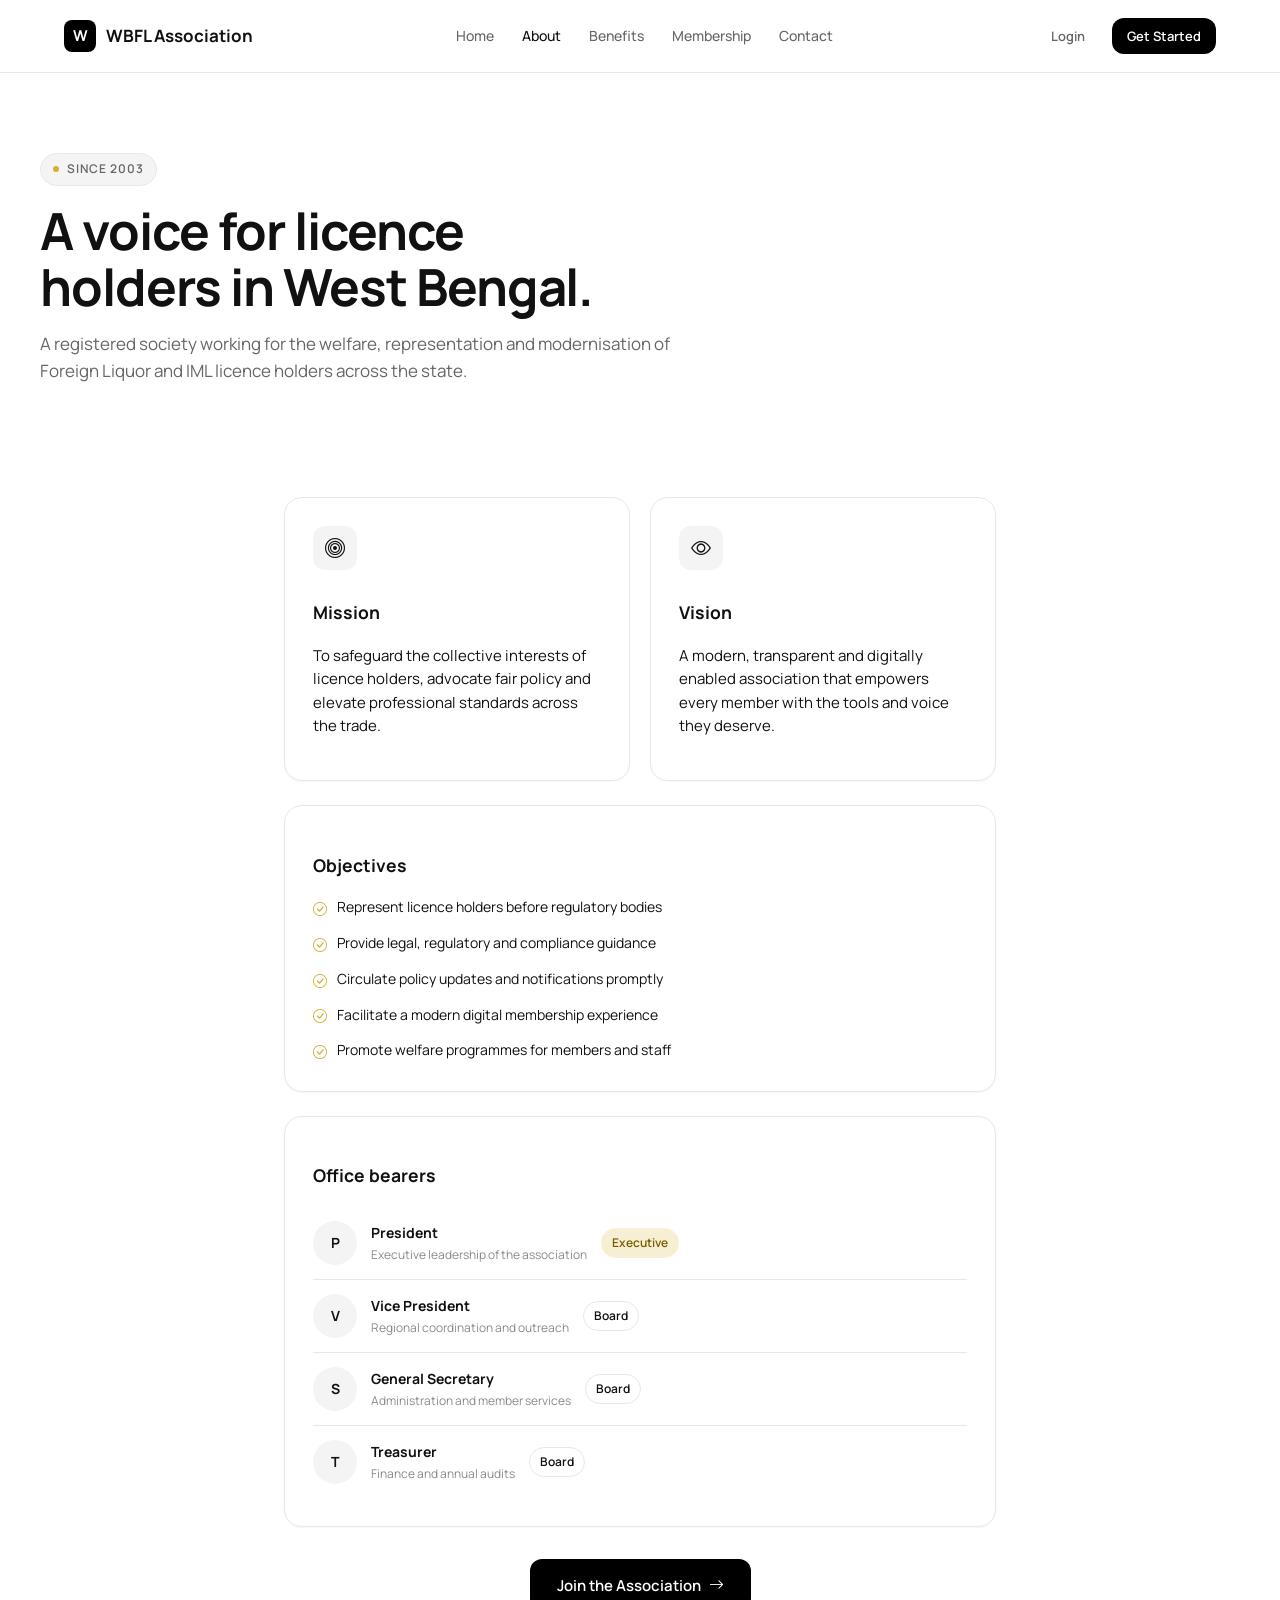
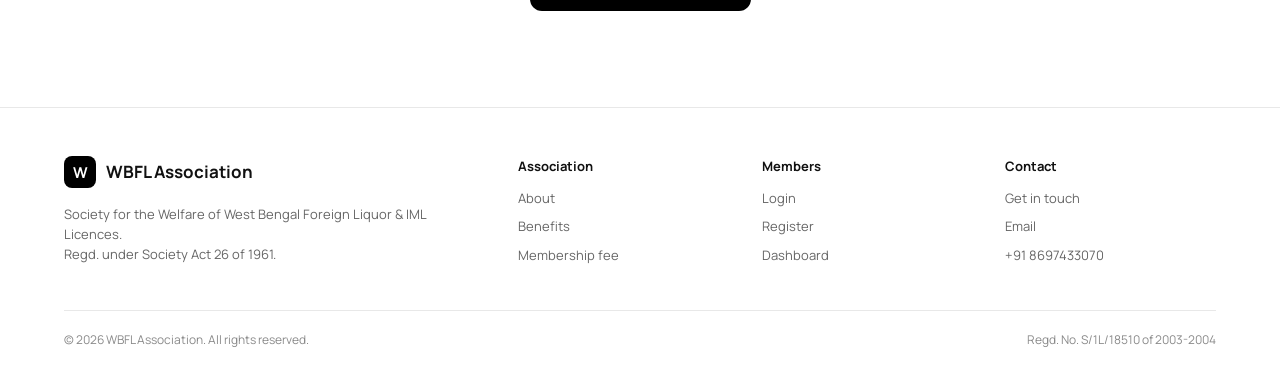
==== about.html @ 2369a2b2 "Add files via upload" ====
<!doctype html>
<html lang="en"><head><meta charset="utf-8"/><meta name="viewport" content="width=device-width,initial-scale=1"/>
<title>About — WBFL Association</title>
<link rel="icon" href="favicon.ico"/>
<link href="https://fonts.googleapis.com/css2?family=Manrope:wght@400;500;600;700&display=swap" rel="stylesheet"/>
<link rel="stylesheet" href="https://cdn.jsdelivr.net/npm/bootstrap-icons@1.13.1/font/bootstrap-icons.min.css"/>
<link rel="stylesheet" href="assets/css/style.css"/>
<link rel="stylesheet" href="assets/css/components.css"/>
<link rel="stylesheet" href="assets/css/responsive.css"/>

</head><body>
<header class="nav"><div class="container nav-inner">
<a href="index.html" class="brand"><span class="brand-mark">W</span> WBFL Association</a>
<nav class="nav-links">
<a href="index.html" class="">Home</a>
<a href="about.html" class="active">About</a>
<a href="benefits.html" class="">Benefits</a>
<a href="fee.html" class="">Membership</a>
<a href="contact.html" class="">Contact</a>
</nav>
<div class="nav-cta"><a href="login.html" class="btn btn-ghost btn-sm hide-mobile">Login</a><a href="register.html" class="btn btn-primary btn-sm">Get Started</a><button class="nav-toggle" data-nav-toggle aria-label="Menu" aria-expanded="false" aria-controls="mobileSheet"><i class="bi bi-list"></i></button></div></div>
<div class="mobile-sheet" id="mobileSheet">
<a href="index.html">Home</a><a href="about.html">About</a><a href="benefits.html">Benefits</a><a href="fee.html">Membership</a><a href="contact.html">Contact</a><a href="login.html">Login</a>
</div></header>

<main>
<section class="hero container">
  <span class="eyebrow"><span class="dot"></span> Since 2003</span>
  <h1>A voice for licence<br/>holders in West Bengal.</h1>
  <p class="lead">A registered society working for the welfare, representation and modernisation of Foreign Liquor and IML licence holders across the state.</p>
</section>
<section class="section">
  <div class="container-sm">
    <div class="grid grid-2">
      <div class="card"><div class="feature-icon"><i class="bi bi-bullseye" aria-hidden="true"></i></div><h3>Mission</h3><p class="mt-8">To safeguard the collective interests of licence holders, advocate fair policy and elevate professional standards across the trade.</p></div>
      <div class="card"><div class="feature-icon"><i class="bi bi-eye" aria-hidden="true"></i></div><h3>Vision</h3><p class="mt-8">A modern, transparent and digitally enabled association that empowers every member with the tools and voice they deserve.</p></div>
    </div>
    <div class="card mt-24">
      <h3>Objectives</h3>
      <ul class="price-list mt-16">
        <li><i class="bi bi-check-circle" aria-hidden="true"></i> Represent licence holders before regulatory bodies</li>
        <li><i class="bi bi-check-circle" aria-hidden="true"></i> Provide legal, regulatory and compliance guidance</li>
        <li><i class="bi bi-check-circle" aria-hidden="true"></i> Circulate policy updates and notifications promptly</li>
        <li><i class="bi bi-check-circle" aria-hidden="true"></i> Facilitate a modern digital membership experience</li>
        <li><i class="bi bi-check-circle" aria-hidden="true"></i> Promote welfare programmes for members and staff</li>
      </ul>
    </div>
    <div class="card mt-24">
      <h3>Office bearers</h3>
      <div class="mt-16">
        <div class="officer"><div class="oa" aria-hidden="true">P</div><div class="oi"><h5>President</h5><p>Executive leadership of the association</p></div><span class="badge gold">Executive</span></div>
        <div class="officer"><div class="oa" aria-hidden="true">V</div><div class="oi"><h5>Vice President</h5><p>Regional coordination and outreach</p></div><span class="badge">Board</span></div>
        <div class="officer"><div class="oa" aria-hidden="true">S</div><div class="oi"><h5>General Secretary</h5><p>Administration and member services</p></div><span class="badge">Board</span></div>
        <div class="officer"><div class="oa" aria-hidden="true">T</div><div class="oi"><h5>Treasurer</h5><p>Finance and annual audits</p></div><span class="badge">Board</span></div>
      </div>
    </div>
    <div class="text-center mt-32"><a href="register.html" class="btn btn-primary btn-lg">Join the Association <i class="bi bi-arrow-right" aria-hidden="true"></i></a></div>
  </div>
</section>
</main>
<footer class="footer"><div class="container"><div class="footer-grid">
<div><div class="brand mb-16"><span class="brand-mark">W</span> WBFL Association</div><p class="small">Society for the Welfare of West Bengal Foreign Liquor &amp; IML Licences.<br/>Regd. under Society Act 26 of 1961.</p></div>
<div><h5>Association</h5><a href="about.html">About</a><a href="benefits.html">Benefits</a><a href="fee.html">Membership fee</a></div>
<div><h5>Members</h5><a href="login.html">Login</a><a href="register.html">Register</a><a href="dashboard.html">Dashboard</a></div>
<div><h5>Contact</h5><a href="contact.html">Get in touch</a><a href="mailto:wbfloffandonasso@gmail.com">Email</a><a href="tel:+918697433070">+91 8697433070</a></div>
</div><div class="footer-bottom"><span>&copy; 2026 WBFL Association. All rights reserved.</span><span>Regd. No. S/1L/18510 of 2003-2004</span></div></div></footer>
<script src="assets/js/app.js"></script>
<script src="assets/js/navigation.js"></script>

</body></html>
---- assets/css/style.css ----
/* =========================================================
   WBFL Association — Core Design Tokens & Base Styles
   ========================================================= */
:root{
  --bg:#ffffff;--card:#ffffff;--text:#111111;--text-2:#666666;--text-3:#8a8a8a;
  --border:#e8e8e8;--border-strong:#d9d9d9;--surface:#fafafa;--surface-2:#fafafa;--surface-3:#f4f4f5;
  --btn:#000000;--btn-text:#ffffff;--btn-hover:#1c1c1c;
  --gold:#d4af37;--gold-soft:#f7efd4;--danger:#b42318;--warn:#b45309;--warn-soft:#fef3c7;
  --radius-card:18px;--radius-input:12px;--radius-pill:999px;
  --shadow-sm:0 1px 2px rgba(17,17,17,.04);--shadow-md:0 6px 24px rgba(17,17,17,.06);--shadow-lg:0 12px 40px rgba(17,17,17,.08);
  --dur:180ms;--ease:cubic-bezier(.2,.7,.2,1);
}
*{box-sizing:border-box}
html,body{margin:0;padding:0}
body{font-family:"Manrope",ui-sans-serif,system-ui,-apple-system,"Segoe UI",sans-serif;background:var(--bg);color:var(--text);font-size:15px;line-height:1.55;-webkit-font-smoothing:antialiased}
a{color:inherit;text-decoration:none}
img{max-width:100%;display:block}
.container{max-width:1200px;margin:0 auto;padding:0 24px}
.container-sm{max-width:760px;margin:0 auto;padding:0 24px}
.small{font-size:13px;color:var(--text-2)}
.muted{color:var(--text-2)}
.text-center{text-align:center}
.mt-8{margin-top:8px}.mt-16{margin-top:16px}.mt-24{margin-top:24px}.mt-32{margin-top:32px}
.mb-8{margin-bottom:8px}.mb-16{margin-bottom:16px}.mb-24{margin-bottom:24px}
.flex{display:flex}.between{justify-content:space-between}.center{align-items:center}.gap-8{gap:8px}
.hidden{display:none}
.h-card{font-size:16px}
.h-sm{font-size:14px}
.val-lg{font-size:20px;font-weight:600}

/* ---------- Nav ---------- */
.nav{border-bottom:1px solid var(--border);position:sticky;top:0;background:#fff;z-index:50}
.nav-inner{display:flex;align-items:center;justify-content:space-between;height:72px}
.brand{display:flex;align-items:center;gap:10px;font-weight:700;font-size:17px}
.brand-mark{width:32px;height:32px;border-radius:8px;background:var(--btn);color:#fff;display:inline-flex;align-items:center;justify-content:center;font-size:15px}
.nav-links{display:flex;gap:28px}
.nav-links a{font-size:14px;font-weight:500;color:var(--text-2)}
.nav-links a.active,.nav-links a:hover{color:var(--text)}
.nav-cta{display:flex;align-items:center;gap:12px}
.nav-toggle{display:none;background:none;border:none;font-size:22px;cursor:pointer}
.mobile-sheet{display:none;flex-direction:column;padding:16px 24px;border-top:1px solid var(--border)}
.mobile-sheet.open{display:flex}
@media(max-width:860px){
  .nav-links{display:none}
  .nav-cta .btn{display:none}
  .nav-toggle{display:block}
}

/* ---------- Hero / sections ---------- */
.hero-tight,.hero{padding:80px 0 40px}
.hero h1,.hero-tight h1{font-size:clamp(34px,4vw,56px);line-height:1.1;font-weight:700;letter-spacing:-.02em;margin:16px 0}
.eyebrow{display:inline-flex;align-items:center;gap:8px;font-size:12px;font-weight:600;letter-spacing:.08em;text-transform:uppercase;color:var(--text-2);background:var(--surface-3);border:1px solid var(--border);padding:6px 12px;border-radius:var(--radius-pill)}
.eyebrow .dot{width:6px;height:6px;border-radius:50%;background:var(--gold)}
.lead{font-size:17px;color:var(--text-2);max-width:640px}
.hero-actions{display:flex;gap:12px;margin-top:24px}
.section{padding:56px 0}
.section.bg-surface{background:var(--surface-3)}
.section-title{text-align:center;max-width:560px;margin:0 auto 40px}
.section-title h2{font-size:30px;font-weight:700;margin-bottom:8px}
.section-title p{color:var(--text-2)}

/* ---------- Grid & cards ---------- */
.grid{display:grid;gap:20px}
.grid-2{grid-template-columns:1fr 1fr}
.grid-3{grid-template-columns:repeat(3,1fr)}
.grid-status{display:grid;grid-template-columns:1.4fr 1fr;gap:20px}
@media(max-width:900px){.grid-2,.grid-3,.grid-status{grid-template-columns:1fr}}
.card{background:var(--card);border:1px solid var(--border);border-radius:var(--radius-card);padding:28px;box-shadow:var(--shadow-sm)}
.card-tight{padding:20px}
.card-hover{transition:transform var(--dur) var(--ease),box-shadow var(--dur) var(--ease)}
.card-hover:hover{transform:translateY(-3px);box-shadow:var(--shadow-md)}
.feature-icon{width:44px;height:44px;border-radius:12px;background:var(--surface-3);display:inline-flex;align-items:center;justify-content:center;font-size:20px;margin-bottom:12px}

/* ---------- Buttons ---------- */
.btn{display:inline-flex;align-items:center;justify-content:center;gap:8px;height:44px;padding:0 20px;border-radius:12px;font-weight:600;font-size:14px;cursor:pointer;border:1px solid transparent;transition:all var(--dur) var(--ease);background:transparent;color:var(--text)}
.btn-lg{height:52px;padding:0 26px;font-size:15px}
.btn-sm{height:36px;padding:0 14px;font-size:13px}
.btn-primary{background:var(--btn);color:var(--btn-text)}
.btn-primary:hover{background:var(--btn-hover)}
.btn-secondary{border-color:var(--border);background:#fff}
.btn-secondary:hover{background:var(--surface-2);border-color:var(--border-strong)}
.btn-ghost{color:var(--text-2)}
.btn-ghost:hover{color:var(--text);background:var(--surface-2)}
.btn-block{width:100%}
.btn:disabled{opacity:.5;cursor:not-allowed}
.hide-mobile{display:inline-flex}
@media(max-width:860px){.hide-mobile{display:none}}

/* ---------- Forms ---------- */
.form{display:flex;flex-direction:column;gap:16px}
.form-row{display:grid;grid-template-columns:1fr 1fr;gap:16px}
@media(max-width:640px){.form-row{grid-template-columns:1fr}}
.field{display:flex;flex-direction:column}
.field label{font-size:13px;font-weight:600;margin-bottom:6px}
.input,.textarea,.select{width:100%;height:48px;border:1px solid var(--border);border-radius:var(--radius-input);padding:0 14px;font:inherit;color:var(--text);background:#fff;outline:none;transition:border-color var(--dur) var(--ease),box-shadow var(--dur) var(--ease)}
.textarea{height:auto;min-height:90px;padding:12px 14px;resize:vertical}
.input:focus,.textarea:focus,.select:focus{border-color:var(--btn);box-shadow:0 0 0 4px rgba(0,0,0,.06)}
.input.is-error{border-color:var(--danger)}
select.select{appearance:none}
.checkbox{display:flex;align-items:flex-start;gap:10px;font-size:14px;cursor:pointer}
.checkbox input{margin-top:3px}

/* ---------- Auth ---------- */
.auth-wrap{min-height:calc(100vh - 72px);display:flex;align-items:center;justify-content:center;padding:40px 20px;background:var(--surface-3)}
.auth-card{width:100%;max-width:420px;background:#fff;border:1px solid var(--border);border-radius:var(--radius-card);padding:36px;box-shadow:var(--shadow-md)}
.auth-card h2{margin:0 0 6px;font-size:24px}
.auth-card .sub{color:var(--text-2);margin-bottom:24px;font-size:14px}
.auth-alt{text-align:center;margin-top:20px;font-size:14px;color:var(--text-2)}
.auth-alt a{font-weight:600;color:var(--text)}

/* ---------- Footer ---------- */
.footer{border-top:1px solid var(--border);padding:48px 0 24px;margin-top:40px}
.footer-grid{display:grid;grid-template-columns:2fr 1fr 1fr 1fr;gap:32px}
.footer-grid h5{font-size:13px;margin:0 0 12px}
.footer-grid a{display:block;font-size:13px;color:var(--text-2);margin-bottom:8px}
.footer-bottom{display:flex;justify-content:space-between;margin-top:32px;padding-top:20px;border-top:1px solid var(--border);font-size:12px;color:var(--text-3)}
@media(max-width:720px){.footer-grid{grid-template-columns:1fr 1fr}.footer-bottom{flex-direction:column;gap:6px}}

/* ---------- Badges ---------- */
.badge{display:inline-flex;align-items:center;gap:6px;font-size:12px;font-weight:600;padding:5px 10px;border-radius:var(--radius-pill);background:#fff;border:1px solid var(--border);color:var(--text)}
.badge.gold{background:var(--gold-soft);border-color:transparent;color:#7a5c00}
.badge.warn{background:var(--warn-soft);border-color:transparent;color:var(--warn)}
.badge.sm{font-size:11px;padding:3px 8px}
---- assets/css/components.css ----
/* =========================================================
   WBFL Association — Component Styles (Portal + Wizard + Cards)
   ========================================================= */

/* ---------- Portal shell ---------- */
.portal{display:flex;min-height:100vh}
.sidebar{width:260px;flex:none;border-right:1px solid var(--border);padding:24px 16px;display:flex;flex-direction:column;gap:4px;background:#fff;position:sticky;top:0;height:100vh;overflow-y:auto}
.sidebar .brand{padding:0 8px;margin-bottom:24px}
.side-section{font-size:11px;font-weight:700;letter-spacing:.06em;text-transform:uppercase;color:var(--text-3);padding:16px 8px 6px}
.side-link{display:flex;align-items:center;gap:10px;padding:10px 10px;border-radius:10px;font-size:14px;color:var(--text-2);font-weight:500}
.side-link:hover{background:var(--surface-3);color:var(--text)}
.side-link.active{background:var(--text);color:#fff}
.sidebar-close{display:none;background:none;border:none;font-size:18px;align-self:flex-end;margin-bottom:8px;cursor:pointer}
.sidebar-backdrop{display:none;position:fixed;inset:0;background:rgba(0,0,0,.4);z-index:40}
.portal-main{flex:1;min-width:0;display:flex;flex-direction:column}
.topbar{height:72px;border-bottom:1px solid var(--border);display:flex;align-items:center;justify-content:space-between;padding:0 24px;position:sticky;top:0;background:#fff;z-index:20}
.topbar-left{display:flex;align-items:center;gap:16px;flex:1}
.topbar-search{display:flex;align-items:center;gap:8px;background:var(--surface-3);border-radius:10px;padding:0 12px;height:40px;max-width:320px;flex:1}
.topbar-search input{border:none;background:none;outline:none;font:inherit;width:100%}
.topbar-right{display:flex;align-items:center;gap:12px}
.icon-btn{width:40px;height:40px;border-radius:10px;border:1px solid var(--border);background:#fff;display:inline-flex;align-items:center;justify-content:center;cursor:pointer;position:relative}
.icon-btn .dot-badge{position:absolute;top:8px;right:8px;width:6px;height:6px;border-radius:50%;background:var(--danger)}
.avatar{width:38px;height:38px;border-radius:50%;background:var(--text);color:#fff;display:inline-flex;align-items:center;justify-content:center;font-size:13px;font-weight:700}
.page{padding:28px 32px 60px;max-width:1200px}
.breadcrumb{font-size:13px;color:var(--text-3);margin-bottom:16px}
.breadcrumb a{color:var(--text-3)}
.page-head{display:flex;align-items:flex-start;justify-content:space-between;gap:16px;margin-bottom:24px;flex-wrap:wrap}
.page-title{font-size:26px;font-weight:700;margin:0}
@media(max-width:960px){
  .sidebar{position:fixed;left:0;top:0;transform:translateX(-100%);transition:transform var(--dur) var(--ease);z-index:50}
  .sidebar.open{transform:translateX(0)}
  .sidebar-close{display:block}
  .sidebar-backdrop.open{display:block}
  .page{padding:20px}
}

/* ---------- Stat cards ---------- */
.stat-grid{display:grid;grid-template-columns:repeat(3,1fr);gap:16px}
@media(max-width:860px){.stat-grid{grid-template-columns:1fr}}
.stat h4{font-size:13px;color:var(--text-2);margin:0 0 8px;font-weight:500}
.stat .val{font-size:20px;font-weight:700;display:flex;align-items:center;gap:8px}
.stat .meta{font-size:12px;color:var(--text-3);margin-top:6px}

/* ---------- Quick actions ---------- */
.qa-grid{display:grid;grid-template-columns:repeat(4,1fr);gap:14px}
@media(max-width:860px){.qa-grid{grid-template-columns:repeat(2,1fr)}}
.qa{display:flex;flex-direction:column;align-items:center;gap:10px;padding:22px 12px;border:1px solid var(--border);border-radius:14px;text-align:center;font-size:13px;font-weight:600;transition:all var(--dur) var(--ease)}
.qa i{font-size:22px}
.qa:hover{background:var(--surface-3);transform:translateY(-2px)}

/* ---------- Notifications ---------- */
.notif-list{display:flex;flex-direction:column;gap:4px}
.notif{display:flex;gap:14px;padding:14px 8px;border-radius:10px}
.notif.unread{background:var(--surface-3)}
.n-icon{width:36px;height:36px;border-radius:10px;background:#fff;border:1px solid var(--border);display:inline-flex;align-items:center;justify-content:center;flex:none}
.n-title{font-size:14px;font-weight:600}
.n-body p{font-size:13px;color:var(--text-2);margin:4px 0}
.n-time{font-size:11px;color:var(--text-3)}

/* ---------- Timeline ---------- */
.tl{display:flex;flex-direction:column}
.tl-item{display:grid;grid-template-columns:28px 1fr;gap:14px;padding-bottom:24px;position:relative}
.tl-item:not(:last-child)::before{content:"";position:absolute;left:13px;top:28px;bottom:0;width:2px;background:var(--border)}
.tl-dot{width:28px;height:28px;border-radius:50%;background:#fff;border:2px solid var(--border);display:flex;align-items:center;justify-content:center;font-size:14px;z-index:1}
.tl-item.done .tl-dot{background:var(--gold);border-color:var(--gold);color:#fff}
.tl-item.current .tl-dot{background:var(--text);border-color:var(--text);color:#fff}
.tl-title{font-weight:600;font-size:14px}
.tl-meta{font-size:12px;color:var(--text-3);margin-top:2px}

/* ---------- Officer / reviewer ---------- */
.officer{display:flex;align-items:center;gap:14px;padding:14px 0;border-top:1px solid var(--border)}
.officer:first-child{border-top:none}
.officer-flat{padding-top:0;border:0}
.oa{width:44px;height:44px;border-radius:50%;background:var(--surface-3);display:inline-flex;align-items:center;justify-content:center;font-weight:700;font-size:14px}
.oi h5{margin:0;font-size:14px}
.oi p{margin:2px 0 0;font-size:12px;color:var(--text-3)}

/* ---------- Wizard / stepper ---------- */
.stepper{display:flex;align-items:center;gap:0;border:1px solid var(--border);border-radius:16px;padding:12px;margin-bottom:20px;overflow-x:auto}
.st{display:flex;flex-direction:column;align-items:center;gap:6px;min-width:80px;padding:6px 10px}
.st-num{width:28px;height:28px;border-radius:50%;background:#fff;border:1px solid var(--border);display:flex;align-items:center;justify-content:center;font-size:12px;font-weight:700;color:var(--text-2)}
.st.active .st-num{background:var(--text);color:#fff;border-color:var(--text)}
.st.done .st-num{background:var(--gold);color:#fff;border-color:var(--gold)}
.st-label{font-size:11px;color:var(--text-3);white-space:nowrap}
.st.active .st-label{color:var(--text);font-weight:600}
.st-sep{flex:1;height:1px;background:var(--border);min-width:16px}
.wizard-card{border:1px solid var(--border);border-radius:var(--radius-card);padding:32px;background:#fff}
.wizard-card h3{font-size:22px;margin:0 0 4px}
.wizard-card .sub{color:var(--text-2);margin:0 0 24px;font-size:14px}
.wiz-footer{display:flex;justify-content:space-between;align-items:center;margin-top:32px;padding-top:20px;border-top:1px solid var(--border)}
@media(max-width:640px){.wizard-card{padding:20px}.wiz-footer{flex-direction:column;gap:12px}}

/* ---------- Upload ---------- */
.upload-grid{display:grid;grid-template-columns:repeat(2,1fr);gap:16px}
@media(max-width:720px){.upload-grid{grid-template-columns:1fr}}
.upload{border:1.5px dashed var(--border-strong);border-radius:var(--radius-input);background:#fff;padding:18px;cursor:pointer;transition:border-color var(--dur) var(--ease),background var(--dur) var(--ease)}
.upload.is-drag{border-color:var(--text);background:var(--surface-3)}
.upload-head{display:flex;gap:12px;align-items:flex-start;margin-bottom:12px}
.u-ic{width:36px;height:36px;border-radius:10px;background:var(--surface-3);display:flex;align-items:center;justify-content:center;flex:none}
.upload-head h5{margin:0;font-size:13px}
.upload-head p{margin:2px 0 0;font-size:12px;color:var(--text-3)}
.upload-drop{display:flex;align-items:center;justify-content:center;gap:8px;font-size:13px;color:var(--text-2);padding:16px;text-align:center}
.upload-file{display:flex;align-items:center;gap:10px;padding:10px;background:var(--surface-3);border-radius:10px;font-size:13px}
.upload-file .rm{margin-left:auto;background:none;border:none;cursor:pointer;color:var(--text-3)}

/* ---------- Declaration / signature ---------- */
.declaration-box{background:var(--surface-3);border-style:dashed}
.declaration-box p{font-size:14px;color:var(--text);margin:0}
.sig-pad{height:120px;border:1.5px dashed var(--border-strong);border-radius:var(--radius-input);display:flex;align-items:center;justify-content:center;color:var(--text-3);font-size:13px}

/* ---------- Review ---------- */
.review-block{border:1px solid var(--border);border-radius:14px;padding:20px;margin-bottom:16px}
.review-head{display:flex;justify-content:space-between;align-items:center;margin-bottom:14px}
.review-head h5{margin:0;font-size:15px}
.review-grid{display:grid;grid-template-columns:repeat(2,1fr);gap:14px}
.review-grid span{display:block;font-size:12px;color:var(--text-3)}
.review-grid b{font-size:14px;font-weight:600}
@media(max-width:640px){.review-grid{grid-template-columns:1fr}}

/* ---------- Success page ---------- */
.success-wrap{max-width:520px;margin:60px auto;text-align:center}
.success-icon{font-size:56px;color:var(--gold);margin-bottom:16px}

/* ---------- Membership card ---------- */
.mcard{border-radius:20px;border:1px solid var(--border);background:linear-gradient(135deg,#fff,var(--surface-3));padding:28px;position:relative;overflow:hidden}
.mcard::before{content:"";position:absolute;top:0;left:0;right:0;height:4px;background:linear-gradient(90deg,var(--gold),#f0d98c)}
.mcard-head{display:flex;justify-content:space-between;align-items:center;margin-bottom:24px}
.mcard-logo{font-weight:700;font-size:14px;display:flex;align-items:center;gap:8px}
.l-mark{width:26px;height:26px;border-radius:7px;background:var(--text);color:#fff;display:inline-flex;align-items:center;justify-content:center;font-size:13px}
.mcard-body{display:grid;grid-template-columns:80px 1fr auto;gap:16px;align-items:center}
.mcard-photo{width:80px;height:80px;border-radius:14px;background:#fff;border:1px solid var(--border);display:flex;align-items:center;justify-content:center;font-size:30px;color:var(--text-3)}
.mcard-name{font-size:18px;font-weight:700}
.mcard-role{font-size:13px;color:var(--text-2);margin-top:4px}
.mcard-qr{width:64px;height:64px;border-radius:10px;background:#fff;border:1px solid var(--border);display:flex;align-items:center;justify-content:center;font-size:28px}
.mcard-foot{display:grid;grid-template-columns:repeat(4,1fr);gap:16px;margin-top:24px;padding-top:20px;border-top:1px solid var(--border)}
.mcard-foot div{font-size:11px;color:var(--text-3)}
.mcard-foot span{display:block;font-size:13px;font-weight:600;color:var(--text);margin-top:2px}
@media(max-width:480px){
  .mcard-body{grid-template-columns:1fr;text-align:center;gap:12px}
  .mcard-qr,.mcard-photo{margin:0 auto}
  .mcard-foot{grid-template-columns:repeat(2,1fr)}
}
.mcard-qr-lg{width:120px;height:120px;border-radius:14px;background:#fff;border:1px solid var(--border);display:flex;align-items:center;justify-content:center;font-size:50px;margin:0 auto}
.verify-card{max-width:520px}

/* ---------- Price card ---------- */
.price-card{max-width:420px;margin:0 auto}
.price-tag{font-size:38px;font-weight:700}
.price-tag small{font-size:16px;color:var(--text-2);font-weight:500}
.price-list{list-style:none;padding:0;margin:0;display:flex;flex-direction:column;gap:12px}
.price-list li{display:flex;align-items:flex-start;gap:10px;font-size:14px}
.price-list li i{color:var(--gold);margin-top:2px}

/* ---------- Process steps ---------- */
.process{display:grid;grid-template-columns:repeat(4,1fr);gap:20px}
@media(max-width:860px){.process{grid-template-columns:1fr 1fr}}
.process-step{text-align:center}
.step-num{width:40px;height:40px;border-radius:50%;background:var(--text);color:#fff;display:flex;align-items:center;justify-content:center;font-weight:700;margin:0 auto 12px}

/* ---------- FAQ ---------- */
.faq-item{border-bottom:1px solid var(--border)}
.faq-q{width:100%;display:flex;justify-content:space-between;align-items:center;padding:18px 0;background:none;border:none;font:inherit;font-weight:600;font-size:15px;cursor:pointer;text-align:left}
.faq-a{display:none;padding:0 0 18px;color:var(--text-2);font-size:14px}
.faq-item.open .faq-a{display:block}
.faq-item.open .faq-q i{transform:rotate(45deg)}
.faq-q i{transition:transform var(--dur) var(--ease)}

/* ---------- Contact ---------- */
.contact-grid{display:grid;grid-template-columns:1.2fr 1fr;gap:24px}
@media(max-width:860px){.contact-grid{grid-template-columns:1fr}}
.contact-info{display:flex;flex-direction:column;gap:20px}
.contact-item{display:flex;gap:14px}
.ci-ic{width:40px;height:40px;border-radius:10px;background:var(--surface-3);display:flex;align-items:center;justify-content:center;flex:none}
.contact-item h5{margin:0 0 4px;font-size:14px}
.contact-item p{margin:0;font-size:13px;color:var(--text-2)}
.map-placeholder{margin-top:20px;height:200px;border-radius:14px;background:var(--surface-3);display:flex;align-items:center;justify-content:center;color:var(--text-3);font-size:13px}

/* ---------- Tabs (profile) ---------- */
.tabs{display:flex;gap:8px;border-bottom:1px solid var(--border);overflow-x:auto}
.tab{padding:12px 16px;background:none;border:none;font:inherit;font-weight:600;font-size:14px;color:var(--text-3);cursor:pointer;border-bottom:2px solid transparent;white-space:nowrap}
.tab.active{color:var(--text);border-color:var(--text)}

/* ---------- Toast ---------- */
.toast-host{position:fixed;top:20px;right:20px;display:flex;flex-direction:column;gap:10px;z-index:200}
.toast{display:flex;align-items:center;gap:10px;background:#111;color:#fff;padding:12px 16px;border-radius:12px;font-size:13px;font-weight:500;box-shadow:var(--shadow-lg);animation:fadeUp 220ms var(--ease)}
.toast i{color:var(--gold)}
@keyframes fadeUp{from{opacity:0;transform:translateY(6px)}to{opacity:1;transform:translateY(0)}}
@keyframes spin{to{transform:rotate(360deg)}}
---- assets/css/responsive.css ----
/* =========================================================
   WBFL Association — Global Responsive Overrides
   ========================================================= */
@media(max-width:1024px){
  .container,.container-sm,.page{padding-left:20px;padding-right:20px}
}
@media(max-width:720px){
  .hero,.hero-tight{padding:56px 0 28px}
  .section{padding:40px 0}
  .card{padding:20px}
}
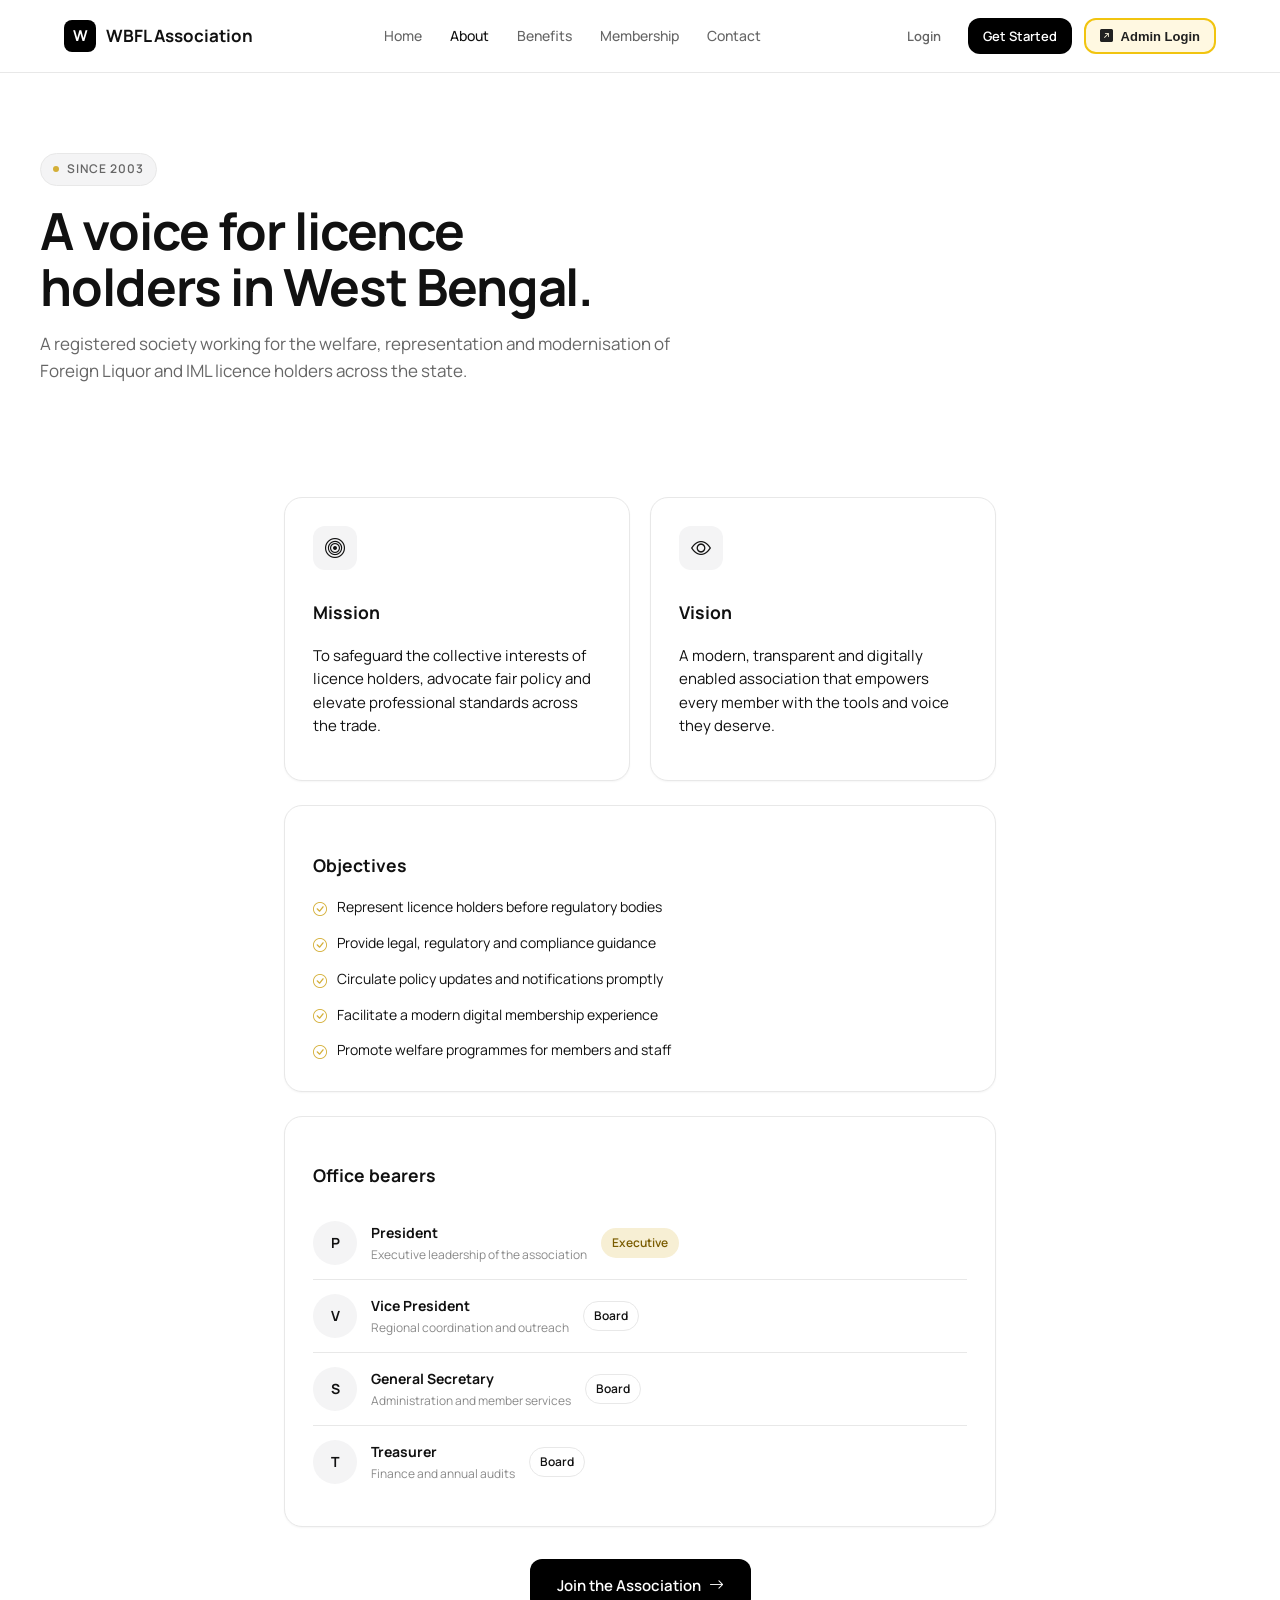
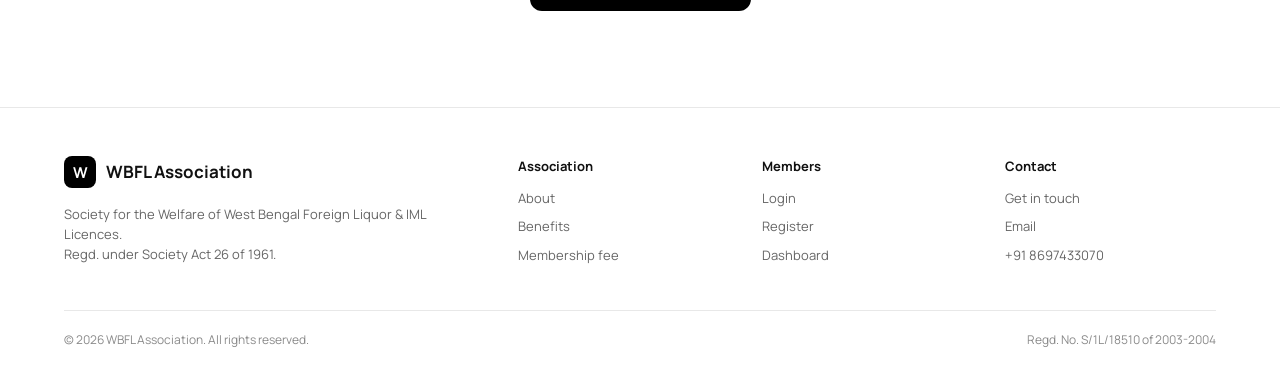
==== commit 4fef005a: "Add admin login modal to multiple pages with improved accessibility" ====
--- a/about.html
+++ b/about.html
@@ -7,6 +7,7 @@
 <link rel="stylesheet" href="assets/css/style.css"/>
 <link rel="stylesheet" href="assets/css/components.css"/>
 <link rel="stylesheet" href="assets/css/responsive.css"/>
+
 
 </head><body>
 <header class="nav"><div class="container nav-inner">
@@ -18,10 +19,17 @@
 <a href="fee.html" class="">Membership</a>
 <a href="contact.html" class="">Contact</a>
 </nav>
-<div class="nav-cta"><a href="login.html" class="btn btn-ghost btn-sm hide-mobile">Login</a><a href="register.html" class="btn btn-primary btn-sm">Get Started</a><button class="nav-toggle" data-nav-toggle aria-label="Menu" aria-expanded="false" aria-controls="mobileSheet"><i class="bi bi-list"></i></button></div></div>
+<div class="nav-cta">
+<a href="login.html" class="btn btn-ghost btn-sm hide-mobile">Login</a>
+<a href="register.html" class="btn btn-primary btn-sm">Get Started</a>
+<button class="btn btn-admin btn-sm hide-mobile" id="adminLoginBtn" type="button"><i class="bi bi-arrow-up-right-square-fill" aria-hidden="true"></i> Admin Login</button>
+<button class="nav-toggle" data-nav-toggle aria-label="Menu" aria-expanded="false" aria-controls="mobileSheet"><i class="bi bi-list"></i></button>
+</div></div>
 <div class="mobile-sheet" id="mobileSheet">
 <a href="index.html">Home</a><a href="about.html">About</a><a href="benefits.html">Benefits</a><a href="fee.html">Membership</a><a href="contact.html">Contact</a><a href="login.html">Login</a>
+<a href="#" id="adminLoginBtnMobile"><i class="bi bi-arrow-up-right-square-fill" aria-hidden="true"></i> Admin Login</a>
 </div></header>
+
 
 <main>
 <section class="hero container">
@@ -64,7 +72,23 @@
 <div><h5>Members</h5><a href="login.html">Login</a><a href="register.html">Register</a><a href="dashboard.html">Dashboard</a></div>
 <div><h5>Contact</h5><a href="contact.html">Get in touch</a><a href="mailto:wbfloffandonasso@gmail.com">Email</a><a href="tel:+918697433070">+91 8697433070</a></div>
 </div><div class="footer-bottom"><span>&copy; 2026 WBFL Association. All rights reserved.</span><span>Regd. No. S/1L/18510 of 2003-2004</span></div></div></footer>
+
+<div class="modal-backdrop" id="adminModalBackdrop">
+  <div class="modal-card" role="dialog" aria-modal="true" aria-labelledby="adminModalTitle">
+    <button class="modal-close" id="adminModalClose" type="button" aria-label="Close"><i class="bi bi-x-lg" aria-hidden="true"></i></button>
+    <div class="modal-icon"><i class="bi bi-shield-lock-fill" aria-hidden="true"></i></div>
+    <h3 id="adminModalTitle">Admin Login</h3>
+    <p class="sub">Restricted access — association office use only.</p>
+    <form class="form" id="adminLoginForm" novalidate>
+      <div class="field"><label for="adminEmail">Admin email</label><input class="input" id="adminEmail" type="email" name="email" autocomplete="username" placeholder="admin@wbfl.org" required/></div>
+      <div class="field"><label for="adminPassword">Password</label><input class="input" id="adminPassword" type="password" name="password" autocomplete="current-password" placeholder="Enter admin password" required/></div>
+      <button class="btn btn-admin btn-block" type="submit"><i class="bi bi-arrow-up-right-square-fill" aria-hidden="true"></i> Login to Admin Panel</button>
+    </form>
+  </div>
+</div>
+
 <script src="assets/js/app.js"></script>
 <script src="assets/js/navigation.js"></script>
 
+
 </body></html>
--- a/assets/css/style.css
+++ b/assets/css/style.css
@@ -121,3 +121,31 @@
 .badge.gold{background:var(--gold-soft);border-color:transparent;color:#7a5c00}
 .badge.warn{background:var(--warn-soft);border-color:transparent;color:var(--warn)}
 .badge.sm{font-size:11px;padding:3px 8px}
+
+
+/* ---------- Split Auth Layout ---------- */
+.auth-split {
+    min-height: calc(100vh - 72px);
+    display: grid;
+    grid-template-columns: 1fr 1fr;
+    gap: 32px;
+    padding: 32px;
+    background: #fff;
+    max-width: 1140px;
+    margin: 0 auto;
+}
+.auth-split-left{display:flex;align-items:center;justify-content:center}
+.auth-split .auth-card{box-shadow:none;border:none;padding:24px;max-width:440px;width:100%}
+.auth-split-right{border-radius:28px;overflow:hidden;position:relative}
+.auth-split-right img{width:100%;height:100%;object-fit:cover;display:block}
+.auth-card h2{font-size:32px;font-weight:800;margin:0}
+.auth-card .kicker{font-size:22px;color:var(--text-2);margin:2px 0 22px}
+.auth-card .kicker b{color:var(--text);font-weight:700}
+.social-row{display:grid;grid-template-columns:1fr 1fr;gap:12px;margin-top:16px}
+.btn-social{display:flex;align-items:center;justify-content:center;gap:8px;height:44px;border:1px solid var(--border);border-radius:12px;background:#fff;font-weight:600;font-size:13px;cursor:pointer}
+.btn-social:hover{background:var(--surface-2)}
+.btn-social img{width:16px;height:16px}
+@media(max-width:900px){
+  .auth-split{grid-template-columns:1fr;padding:20px}
+  .auth-split-right{display:none}
+}
--- a/assets/css/components.css
+++ b/assets/css/components.css
@@ -3,186 +3,1101 @@
    ========================================================= */
 
 /* ---------- Portal shell ---------- */
-.portal{display:flex;min-height:100vh}
-.sidebar{width:260px;flex:none;border-right:1px solid var(--border);padding:24px 16px;display:flex;flex-direction:column;gap:4px;background:#fff;position:sticky;top:0;height:100vh;overflow-y:auto}
-.sidebar .brand{padding:0 8px;margin-bottom:24px}
-.side-section{font-size:11px;font-weight:700;letter-spacing:.06em;text-transform:uppercase;color:var(--text-3);padding:16px 8px 6px}
-.side-link{display:flex;align-items:center;gap:10px;padding:10px 10px;border-radius:10px;font-size:14px;color:var(--text-2);font-weight:500}
-.side-link:hover{background:var(--surface-3);color:var(--text)}
-.side-link.active{background:var(--text);color:#fff}
-.sidebar-close{display:none;background:none;border:none;font-size:18px;align-self:flex-end;margin-bottom:8px;cursor:pointer}
-.sidebar-backdrop{display:none;position:fixed;inset:0;background:rgba(0,0,0,.4);z-index:40}
-.portal-main{flex:1;min-width:0;display:flex;flex-direction:column}
-.topbar{height:72px;border-bottom:1px solid var(--border);display:flex;align-items:center;justify-content:space-between;padding:0 24px;position:sticky;top:0;background:#fff;z-index:20}
-.topbar-left{display:flex;align-items:center;gap:16px;flex:1}
-.topbar-search{display:flex;align-items:center;gap:8px;background:var(--surface-3);border-radius:10px;padding:0 12px;height:40px;max-width:320px;flex:1}
-.topbar-search input{border:none;background:none;outline:none;font:inherit;width:100%}
-.topbar-right{display:flex;align-items:center;gap:12px}
-.icon-btn{width:40px;height:40px;border-radius:10px;border:1px solid var(--border);background:#fff;display:inline-flex;align-items:center;justify-content:center;cursor:pointer;position:relative}
-.icon-btn .dot-badge{position:absolute;top:8px;right:8px;width:6px;height:6px;border-radius:50%;background:var(--danger)}
-.avatar{width:38px;height:38px;border-radius:50%;background:var(--text);color:#fff;display:inline-flex;align-items:center;justify-content:center;font-size:13px;font-weight:700}
-.page{padding:28px 32px 60px;max-width:1200px}
-.breadcrumb{font-size:13px;color:var(--text-3);margin-bottom:16px}
-.breadcrumb a{color:var(--text-3)}
-.page-head{display:flex;align-items:flex-start;justify-content:space-between;gap:16px;margin-bottom:24px;flex-wrap:wrap}
-.page-title{font-size:26px;font-weight:700;margin:0}
-@media(max-width:960px){
-  .sidebar{position:fixed;left:0;top:0;transform:translateX(-100%);transition:transform var(--dur) var(--ease);z-index:50}
-  .sidebar.open{transform:translateX(0)}
-  .sidebar-close{display:block}
-  .sidebar-backdrop.open{display:block}
-  .page{padding:20px}
+.portal {
+  display: flex;
+  min-height: 100vh;
+}
+.sidebar {
+  width: 260px;
+  flex: none;
+  border-right: 1px solid var(--border);
+  padding: 24px 16px;
+  display: flex;
+  flex-direction: column;
+  gap: 4px;
+  background: #fff;
+  position: sticky;
+  top: 0;
+  height: 100vh;
+  overflow-y: auto;
+}
+.sidebar .brand {
+  padding: 0 8px;
+  margin-bottom: 24px;
+}
+.side-section {
+  font-size: 11px;
+  font-weight: 700;
+  letter-spacing: 0.06em;
+  text-transform: uppercase;
+  color: var(--text-3);
+  padding: 16px 8px 6px;
+}
+.side-link {
+  display: flex;
+  align-items: center;
+  gap: 10px;
+  padding: 10px 10px;
+  border-radius: 10px;
+  font-size: 14px;
+  color: var(--text-2);
+  font-weight: 500;
+}
+.side-link:hover {
+  background: var(--surface-3);
+  color: var(--text);
+}
+.side-link.active {
+  background: var(--text);
+  color: #fff;
+}
+.sidebar-close {
+  display: none;
+  background: none;
+  border: none;
+  font-size: 18px;
+  align-self: flex-end;
+  margin-bottom: 8px;
+  cursor: pointer;
+}
+.sidebar-backdrop {
+  display: none;
+  position: fixed;
+  inset: 0;
+  background: rgba(0, 0, 0, 0.4);
+  z-index: 40;
+}
+.portal-main {
+  flex: 1;
+  min-width: 0;
+  display: flex;
+  flex-direction: column;
+}
+.topbar {
+  height: 72px;
+  border-bottom: 1px solid var(--border);
+  display: flex;
+  align-items: center;
+  justify-content: space-between;
+  padding: 0 24px;
+  position: sticky;
+  top: 0;
+  background: #fff;
+  z-index: 20;
+}
+.topbar-left {
+  display: flex;
+  align-items: center;
+  gap: 16px;
+  flex: 1;
+}
+.topbar-search {
+  display: flex;
+  align-items: center;
+  gap: 8px;
+  background: var(--surface-3);
+  border-radius: 10px;
+  padding: 0 12px;
+  height: 40px;
+  max-width: 320px;
+  flex: 1;
+}
+.topbar-search input {
+  border: none;
+  background: none;
+  outline: none;
+  font: inherit;
+  width: 100%;
+}
+.topbar-right {
+  display: flex;
+  align-items: center;
+  gap: 12px;
+}
+.icon-btn {
+  width: 40px;
+  height: 40px;
+  border-radius: 10px;
+  border: 1px solid var(--border);
+  background: #fff;
+  display: inline-flex;
+  align-items: center;
+  justify-content: center;
+  cursor: pointer;
+  position: relative;
+}
+.icon-btn .dot-badge {
+  position: absolute;
+  top: 8px;
+  right: 8px;
+  width: 6px;
+  height: 6px;
+  border-radius: 50%;
+  background: var(--danger);
+}
+.avatar {
+  width: 38px;
+  height: 38px;
+  border-radius: 50%;
+  background: var(--text);
+  color: #fff;
+  display: inline-flex;
+  align-items: center;
+  justify-content: center;
+  font-size: 13px;
+  font-weight: 700;
+}
+.page {
+  padding: 28px 32px 60px;
+  max-width: 1200px;
+}
+.breadcrumb {
+  font-size: 13px;
+  color: var(--text-3);
+  margin-bottom: 16px;
+}
+.breadcrumb a {
+  color: var(--text-3);
+}
+.page-head {
+  display: flex;
+  align-items: flex-start;
+  justify-content: space-between;
+  gap: 16px;
+  margin-bottom: 24px;
+  flex-wrap: wrap;
+}
+.page-title {
+  font-size: 26px;
+  font-weight: 700;
+  margin: 0;
+}
+@media (max-width: 960px) {
+  .sidebar {
+    position: fixed;
+    left: 0;
+    top: 0;
+    transform: translateX(-100%);
+    transition: transform var(--dur) var(--ease);
+    z-index: 50;
+  }
+  .sidebar.open {
+    transform: translateX(0);
+  }
+  .sidebar-close {
+    display: block;
+  }
+  .sidebar-backdrop.open {
+    display: block;
+  }
+  .page {
+    padding: 20px;
+  }
 }
 
 /* ---------- Stat cards ---------- */
-.stat-grid{display:grid;grid-template-columns:repeat(3,1fr);gap:16px}
-@media(max-width:860px){.stat-grid{grid-template-columns:1fr}}
-.stat h4{font-size:13px;color:var(--text-2);margin:0 0 8px;font-weight:500}
-.stat .val{font-size:20px;font-weight:700;display:flex;align-items:center;gap:8px}
-.stat .meta{font-size:12px;color:var(--text-3);margin-top:6px}
+.stat-grid {
+  display: grid;
+  grid-template-columns: repeat(3, 1fr);
+  gap: 16px;
+}
+@media (max-width: 860px) {
+  .stat-grid {
+    grid-template-columns: 1fr;
+  }
+}
+.stat h4 {
+  font-size: 13px;
+  color: var(--text-2);
+  margin: 0 0 8px;
+  font-weight: 500;
+}
+.stat .val {
+  font-size: 20px;
+  font-weight: 700;
+  display: flex;
+  align-items: center;
+  gap: 8px;
+}
+.stat .meta {
+  font-size: 12px;
+  color: var(--text-3);
+  margin-top: 6px;
+}
 
 /* ---------- Quick actions ---------- */
-.qa-grid{display:grid;grid-template-columns:repeat(4,1fr);gap:14px}
-@media(max-width:860px){.qa-grid{grid-template-columns:repeat(2,1fr)}}
-.qa{display:flex;flex-direction:column;align-items:center;gap:10px;padding:22px 12px;border:1px solid var(--border);border-radius:14px;text-align:center;font-size:13px;font-weight:600;transition:all var(--dur) var(--ease)}
-.qa i{font-size:22px}
-.qa:hover{background:var(--surface-3);transform:translateY(-2px)}
+.qa-grid {
+  display: grid;
+  grid-template-columns: repeat(4, 1fr);
+  gap: 14px;
+}
+@media (max-width: 860px) {
+  .qa-grid {
+    grid-template-columns: repeat(2, 1fr);
+  }
+}
+.qa {
+  display: flex;
+  flex-direction: column;
+  align-items: center;
+  gap: 10px;
+  padding: 22px 12px;
+  border: 1px solid var(--border);
+  border-radius: 14px;
+  text-align: center;
+  font-size: 13px;
+  font-weight: 600;
+  transition: all var(--dur) var(--ease);
+}
+.qa i {
+  font-size: 22px;
+}
+.qa:hover {
+  background: var(--surface-3);
+  transform: translateY(-2px);
+}
 
 /* ---------- Notifications ---------- */
-.notif-list{display:flex;flex-direction:column;gap:4px}
-.notif{display:flex;gap:14px;padding:14px 8px;border-radius:10px}
-.notif.unread{background:var(--surface-3)}
-.n-icon{width:36px;height:36px;border-radius:10px;background:#fff;border:1px solid var(--border);display:inline-flex;align-items:center;justify-content:center;flex:none}
-.n-title{font-size:14px;font-weight:600}
-.n-body p{font-size:13px;color:var(--text-2);margin:4px 0}
-.n-time{font-size:11px;color:var(--text-3)}
+.notif-list {
+  display: flex;
+  flex-direction: column;
+  gap: 4px;
+}
+.notif {
+  display: flex;
+  gap: 14px;
+  padding: 14px 8px;
+  border-radius: 10px;
+}
+.notif.unread {
+  background: var(--surface-3);
+}
+.n-icon {
+  width: 36px;
+  height: 36px;
+  border-radius: 10px;
+  background: #fff;
+  border: 1px solid var(--border);
+  display: inline-flex;
+  align-items: center;
+  justify-content: center;
+  flex: none;
+}
+.n-title {
+  font-size: 14px;
+  font-weight: 600;
+}
+.n-body p {
+  font-size: 13px;
+  color: var(--text-2);
+  margin: 4px 0;
+}
+.n-time {
+  font-size: 11px;
+  color: var(--text-3);
+}
 
 /* ---------- Timeline ---------- */
-.tl{display:flex;flex-direction:column}
-.tl-item{display:grid;grid-template-columns:28px 1fr;gap:14px;padding-bottom:24px;position:relative}
-.tl-item:not(:last-child)::before{content:"";position:absolute;left:13px;top:28px;bottom:0;width:2px;background:var(--border)}
-.tl-dot{width:28px;height:28px;border-radius:50%;background:#fff;border:2px solid var(--border);display:flex;align-items:center;justify-content:center;font-size:14px;z-index:1}
-.tl-item.done .tl-dot{background:var(--gold);border-color:var(--gold);color:#fff}
-.tl-item.current .tl-dot{background:var(--text);border-color:var(--text);color:#fff}
-.tl-title{font-weight:600;font-size:14px}
-.tl-meta{font-size:12px;color:var(--text-3);margin-top:2px}
+.tl {
+  display: flex;
+  flex-direction: column;
+}
+.tl-item {
+  display: grid;
+  grid-template-columns: 28px 1fr;
+  gap: 14px;
+  padding-bottom: 24px;
+  position: relative;
+}
+.tl-item:not(:last-child)::before {
+  content: "";
+  position: absolute;
+  left: 13px;
+  top: 28px;
+  bottom: 0;
+  width: 2px;
+  background: var(--border);
+}
+.tl-dot {
+  width: 28px;
+  height: 28px;
+  border-radius: 50%;
+  background: #fff;
+  border: 2px solid var(--border);
+  display: flex;
+  align-items: center;
+  justify-content: center;
+  font-size: 14px;
+  z-index: 1;
+}
+.tl-item.done .tl-dot {
+  background: var(--gold);
+  border-color: var(--gold);
+  color: #fff;
+}
+.tl-item.current .tl-dot {
+  background: var(--text);
+  border-color: var(--text);
+  color: #fff;
+}
+.tl-title {
+  font-weight: 600;
+  font-size: 14px;
+}
+.tl-meta {
+  font-size: 12px;
+  color: var(--text-3);
+  margin-top: 2px;
+}
 
 /* ---------- Officer / reviewer ---------- */
-.officer{display:flex;align-items:center;gap:14px;padding:14px 0;border-top:1px solid var(--border)}
-.officer:first-child{border-top:none}
-.officer-flat{padding-top:0;border:0}
-.oa{width:44px;height:44px;border-radius:50%;background:var(--surface-3);display:inline-flex;align-items:center;justify-content:center;font-weight:700;font-size:14px}
-.oi h5{margin:0;font-size:14px}
-.oi p{margin:2px 0 0;font-size:12px;color:var(--text-3)}
+.officer {
+  display: flex;
+  align-items: center;
+  gap: 14px;
+  padding: 14px 0;
+  border-top: 1px solid var(--border);
+}
+.officer:first-child {
+  border-top: none;
+}
+.officer-flat {
+  padding-top: 0;
+  border: 0;
+}
+.oa {
+  width: 44px;
+  height: 44px;
+  border-radius: 50%;
+  background: var(--surface-3);
+  display: inline-flex;
+  align-items: center;
+  justify-content: center;
+  font-weight: 700;
+  font-size: 14px;
+}
+.oi h5 {
+  margin: 0;
+  font-size: 14px;
+}
+.oi p {
+  margin: 2px 0 0;
+  font-size: 12px;
+  color: var(--text-3);
+}
 
 /* ---------- Wizard / stepper ---------- */
-.stepper{display:flex;align-items:center;gap:0;border:1px solid var(--border);border-radius:16px;padding:12px;margin-bottom:20px;overflow-x:auto}
-.st{display:flex;flex-direction:column;align-items:center;gap:6px;min-width:80px;padding:6px 10px}
-.st-num{width:28px;height:28px;border-radius:50%;background:#fff;border:1px solid var(--border);display:flex;align-items:center;justify-content:center;font-size:12px;font-weight:700;color:var(--text-2)}
-.st.active .st-num{background:var(--text);color:#fff;border-color:var(--text)}
-.st.done .st-num{background:var(--gold);color:#fff;border-color:var(--gold)}
-.st-label{font-size:11px;color:var(--text-3);white-space:nowrap}
-.st.active .st-label{color:var(--text);font-weight:600}
-.st-sep{flex:1;height:1px;background:var(--border);min-width:16px}
-.wizard-card{border:1px solid var(--border);border-radius:var(--radius-card);padding:32px;background:#fff}
-.wizard-card h3{font-size:22px;margin:0 0 4px}
-.wizard-card .sub{color:var(--text-2);margin:0 0 24px;font-size:14px}
-.wiz-footer{display:flex;justify-content:space-between;align-items:center;margin-top:32px;padding-top:20px;border-top:1px solid var(--border)}
-@media(max-width:640px){.wizard-card{padding:20px}.wiz-footer{flex-direction:column;gap:12px}}
+.stepper {
+  display: flex;
+  align-items: center;
+  gap: 0;
+  border: 1px solid var(--border);
+  border-radius: 16px;
+  padding: 12px;
+  margin-bottom: 20px;
+  overflow-x: auto;
+}
+.st {
+  display: flex;
+  flex-direction: column;
+  align-items: center;
+  gap: 6px;
+  min-width: 80px;
+  padding: 6px 10px;
+}
+.st-num {
+  width: 28px;
+  height: 28px;
+  border-radius: 50%;
+  background: #fff;
+  border: 1px solid var(--border);
+  display: flex;
+  align-items: center;
+  justify-content: center;
+  font-size: 12px;
+  font-weight: 700;
+  color: var(--text-2);
+}
+.st.active .st-num {
+  background: var(--text);
+  color: #fff;
+  border-color: var(--text);
+}
+.st.done .st-num {
+  background: var(--gold);
+  color: #fff;
+  border-color: var(--gold);
+}
+.st-label {
+  font-size: 11px;
+  color: var(--text-3);
+  white-space: nowrap;
+}
+.st.active .st-label {
+  color: var(--text);
+  font-weight: 600;
+}
+.st-sep {
+  flex: 1;
+  height: 1px;
+  background: var(--border);
+  min-width: 16px;
+}
+.wizard-card {
+  border: 1px solid var(--border);
+  border-radius: var(--radius-card);
+  padding: 32px;
+  background: #fff;
+}
+.wizard-card h3 {
+  font-size: 22px;
+  margin: 0 0 4px;
+}
+.wizard-card .sub {
+  color: var(--text-2);
+  margin: 0 0 24px;
+  font-size: 14px;
+}
+.wiz-footer {
+  display: flex;
+  justify-content: space-between;
+  align-items: center;
+  margin-top: 32px;
+  padding-top: 20px;
+  border-top: 1px solid var(--border);
+}
+@media (max-width: 640px) {
+  .wizard-card {
+    padding: 20px;
+  }
+  .wiz-footer {
+    flex-direction: column;
+    gap: 12px;
+  }
+}
 
 /* ---------- Upload ---------- */
-.upload-grid{display:grid;grid-template-columns:repeat(2,1fr);gap:16px}
-@media(max-width:720px){.upload-grid{grid-template-columns:1fr}}
-.upload{border:1.5px dashed var(--border-strong);border-radius:var(--radius-input);background:#fff;padding:18px;cursor:pointer;transition:border-color var(--dur) var(--ease),background var(--dur) var(--ease)}
-.upload.is-drag{border-color:var(--text);background:var(--surface-3)}
-.upload-head{display:flex;gap:12px;align-items:flex-start;margin-bottom:12px}
-.u-ic{width:36px;height:36px;border-radius:10px;background:var(--surface-3);display:flex;align-items:center;justify-content:center;flex:none}
-.upload-head h5{margin:0;font-size:13px}
-.upload-head p{margin:2px 0 0;font-size:12px;color:var(--text-3)}
-.upload-drop{display:flex;align-items:center;justify-content:center;gap:8px;font-size:13px;color:var(--text-2);padding:16px;text-align:center}
-.upload-file{display:flex;align-items:center;gap:10px;padding:10px;background:var(--surface-3);border-radius:10px;font-size:13px}
-.upload-file .rm{margin-left:auto;background:none;border:none;cursor:pointer;color:var(--text-3)}
+.upload-grid {
+  display: grid;
+  grid-template-columns: repeat(2, 1fr);
+  gap: 16px;
+}
+@media (max-width: 720px) {
+  .upload-grid {
+    grid-template-columns: 1fr;
+  }
+}
+.upload {
+  border: 1.5px dashed var(--border-strong);
+  border-radius: var(--radius-input);
+  background: #fff;
+  padding: 18px;
+  cursor: pointer;
+  transition:
+    border-color var(--dur) var(--ease),
+    background var(--dur) var(--ease);
+}
+.upload.is-drag {
+  border-color: var(--text);
+  background: var(--surface-3);
+}
+.upload-head {
+  display: flex;
+  gap: 12px;
+  align-items: flex-start;
+  margin-bottom: 12px;
+}
+.u-ic {
+  width: 36px;
+  height: 36px;
+  border-radius: 10px;
+  background: var(--surface-3);
+  display: flex;
+  align-items: center;
+  justify-content: center;
+  flex: none;
+}
+.upload-head h5 {
+  margin: 0;
+  font-size: 13px;
+}
+.upload-head p {
+  margin: 2px 0 0;
+  font-size: 12px;
+  color: var(--text-3);
+}
+.upload-drop {
+  display: flex;
+  align-items: center;
+  justify-content: center;
+  gap: 8px;
+  font-size: 13px;
+  color: var(--text-2);
+  padding: 16px;
+  text-align: center;
+}
+.upload-file {
+  display: flex;
+  align-items: center;
+  gap: 10px;
+  padding: 10px;
+  background: var(--surface-3);
+  border-radius: 10px;
+  font-size: 13px;
+}
+.upload-file .rm {
+  margin-left: auto;
+  background: none;
+  border: none;
+  cursor: pointer;
+  color: var(--text-3);
+}
 
 /* ---------- Declaration / signature ---------- */
-.declaration-box{background:var(--surface-3);border-style:dashed}
-.declaration-box p{font-size:14px;color:var(--text);margin:0}
-.sig-pad{height:120px;border:1.5px dashed var(--border-strong);border-radius:var(--radius-input);display:flex;align-items:center;justify-content:center;color:var(--text-3);font-size:13px}
+.declaration-box {
+  background: var(--surface-3);
+  border-style: dashed;
+}
+.declaration-box p {
+  font-size: 14px;
+  color: var(--text);
+  margin: 0;
+}
+.sig-pad {
+  height: 120px;
+  border: 1.5px dashed var(--border-strong);
+  border-radius: var(--radius-input);
+  display: flex;
+  align-items: center;
+  justify-content: center;
+  color: var(--text-3);
+  font-size: 13px;
+}
 
 /* ---------- Review ---------- */
-.review-block{border:1px solid var(--border);border-radius:14px;padding:20px;margin-bottom:16px}
-.review-head{display:flex;justify-content:space-between;align-items:center;margin-bottom:14px}
-.review-head h5{margin:0;font-size:15px}
-.review-grid{display:grid;grid-template-columns:repeat(2,1fr);gap:14px}
-.review-grid span{display:block;font-size:12px;color:var(--text-3)}
-.review-grid b{font-size:14px;font-weight:600}
-@media(max-width:640px){.review-grid{grid-template-columns:1fr}}
+.review-block {
+  border: 1px solid var(--border);
+  border-radius: 14px;
+  padding: 20px;
+  margin-bottom: 16px;
+}
+.review-head {
+  display: flex;
+  justify-content: space-between;
+  align-items: center;
+  margin-bottom: 14px;
+}
+.review-head h5 {
+  margin: 0;
+  font-size: 15px;
+}
+.review-grid {
+  display: grid;
+  grid-template-columns: repeat(2, 1fr);
+  gap: 14px;
+}
+.review-grid span {
+  display: block;
+  font-size: 12px;
+  color: var(--text-3);
+}
+.review-grid b {
+  font-size: 14px;
+  font-weight: 600;
+}
+@media (max-width: 640px) {
+  .review-grid {
+    grid-template-columns: 1fr;
+  }
+}
 
 /* ---------- Success page ---------- */
-.success-wrap{max-width:520px;margin:60px auto;text-align:center}
-.success-icon{font-size:56px;color:var(--gold);margin-bottom:16px}
+.success-wrap {
+  max-width: 520px;
+  margin: 60px auto;
+  text-align: center;
+}
+.success-icon {
+  font-size: 56px;
+  color: var(--gold);
+  margin-bottom: 16px;
+}
 
 /* ---------- Membership card ---------- */
-.mcard{border-radius:20px;border:1px solid var(--border);background:linear-gradient(135deg,#fff,var(--surface-3));padding:28px;position:relative;overflow:hidden}
-.mcard::before{content:"";position:absolute;top:0;left:0;right:0;height:4px;background:linear-gradient(90deg,var(--gold),#f0d98c)}
-.mcard-head{display:flex;justify-content:space-between;align-items:center;margin-bottom:24px}
-.mcard-logo{font-weight:700;font-size:14px;display:flex;align-items:center;gap:8px}
-.l-mark{width:26px;height:26px;border-radius:7px;background:var(--text);color:#fff;display:inline-flex;align-items:center;justify-content:center;font-size:13px}
-.mcard-body{display:grid;grid-template-columns:80px 1fr auto;gap:16px;align-items:center}
-.mcard-photo{width:80px;height:80px;border-radius:14px;background:#fff;border:1px solid var(--border);display:flex;align-items:center;justify-content:center;font-size:30px;color:var(--text-3)}
-.mcard-name{font-size:18px;font-weight:700}
-.mcard-role{font-size:13px;color:var(--text-2);margin-top:4px}
-.mcard-qr{width:64px;height:64px;border-radius:10px;background:#fff;border:1px solid var(--border);display:flex;align-items:center;justify-content:center;font-size:28px}
-.mcard-foot{display:grid;grid-template-columns:repeat(4,1fr);gap:16px;margin-top:24px;padding-top:20px;border-top:1px solid var(--border)}
-.mcard-foot div{font-size:11px;color:var(--text-3)}
-.mcard-foot span{display:block;font-size:13px;font-weight:600;color:var(--text);margin-top:2px}
-@media(max-width:480px){
-  .mcard-body{grid-template-columns:1fr;text-align:center;gap:12px}
-  .mcard-qr,.mcard-photo{margin:0 auto}
-  .mcard-foot{grid-template-columns:repeat(2,1fr)}
-}
-.mcard-qr-lg{width:120px;height:120px;border-radius:14px;background:#fff;border:1px solid var(--border);display:flex;align-items:center;justify-content:center;font-size:50px;margin:0 auto}
-.verify-card{max-width:520px}
+.mcard {
+  border-radius: 20px;
+  border: 1px solid var(--border);
+  background: linear-gradient(135deg, #fff, var(--surface-3));
+  padding: 28px;
+  position: relative;
+  overflow: hidden;
+}
+.mcard::before {
+  content: "";
+  position: absolute;
+  top: 0;
+  left: 0;
+  right: 0;
+  height: 4px;
+  background: linear-gradient(90deg, var(--gold), #f0d98c);
+}
+.mcard-head {
+  display: flex;
+  justify-content: space-between;
+  align-items: center;
+  margin-bottom: 24px;
+}
+.mcard-logo {
+  font-weight: 700;
+  font-size: 14px;
+  display: flex;
+  align-items: center;
+  gap: 8px;
+}
+.l-mark {
+  width: 26px;
+  height: 26px;
+  border-radius: 7px;
+  background: var(--text);
+  color: #fff;
+  display: inline-flex;
+  align-items: center;
+  justify-content: center;
+  font-size: 13px;
+}
+.mcard-body {
+  display: grid;
+  grid-template-columns: 80px 1fr auto;
+  gap: 16px;
+  align-items: center;
+}
+.mcard-photo {
+  width: 80px;
+  height: 80px;
+  border-radius: 14px;
+  background: #fff;
+  border: 1px solid var(--border);
+  display: flex;
+  align-items: center;
+  justify-content: center;
+  font-size: 30px;
+  color: var(--text-3);
+}
+.mcard-name {
+  font-size: 18px;
+  font-weight: 700;
+}
+.mcard-role {
+  font-size: 13px;
+  color: var(--text-2);
+  margin-top: 4px;
+}
+.mcard-qr {
+  width: 64px;
+  height: 64px;
+  border-radius: 10px;
+  background: #fff;
+  border: 1px solid var(--border);
+  display: flex;
+  align-items: center;
+  justify-content: center;
+  font-size: 28px;
+}
+.mcard-foot {
+  display: grid;
+  grid-template-columns: repeat(4, 1fr);
+  gap: 16px;
+  margin-top: 24px;
+  padding-top: 20px;
+  border-top: 1px solid var(--border);
+}
+.mcard-foot div {
+  font-size: 11px;
+  color: var(--text-3);
+}
+.mcard-foot span {
+  display: block;
+  font-size: 13px;
+  font-weight: 600;
+  color: var(--text);
+  margin-top: 2px;
+}
+@media (max-width: 480px) {
+  .mcard-body {
+    grid-template-columns: 1fr;
+    text-align: center;
+    gap: 12px;
+  }
+  .mcard-qr,
+  .mcard-photo {
+    margin: 0 auto;
+  }
+  .mcard-foot {
+    grid-template-columns: repeat(2, 1fr);
+  }
+}
+.mcard-qr-lg {
+  width: 120px;
+  height: 120px;
+  border-radius: 14px;
+  background: #fff;
+  border: 1px solid var(--border);
+  display: flex;
+  align-items: center;
+  justify-content: center;
+  font-size: 50px;
+  margin: 0 auto;
+}
+.verify-card {
+  max-width: 520px;
+}
 
 /* ---------- Price card ---------- */
-.price-card{max-width:420px;margin:0 auto}
-.price-tag{font-size:38px;font-weight:700}
-.price-tag small{font-size:16px;color:var(--text-2);font-weight:500}
-.price-list{list-style:none;padding:0;margin:0;display:flex;flex-direction:column;gap:12px}
-.price-list li{display:flex;align-items:flex-start;gap:10px;font-size:14px}
-.price-list li i{color:var(--gold);margin-top:2px}
+.price-card {
+  max-width: 420px;
+  margin: 0 auto;
+}
+.price-tag {
+  font-size: 38px;
+  font-weight: 700;
+}
+.price-tag small {
+  font-size: 16px;
+  color: var(--text-2);
+  font-weight: 500;
+}
+.price-list {
+  list-style: none;
+  padding: 0;
+  margin: 0;
+  display: flex;
+  flex-direction: column;
+  gap: 12px;
+}
+.price-list li {
+  display: flex;
+  align-items: flex-start;
+  gap: 10px;
+  font-size: 14px;
+}
+.price-list li i {
+  color: var(--gold);
+  margin-top: 2px;
+}
 
 /* ---------- Process steps ---------- */
-.process{display:grid;grid-template-columns:repeat(4,1fr);gap:20px}
-@media(max-width:860px){.process{grid-template-columns:1fr 1fr}}
-.process-step{text-align:center}
-.step-num{width:40px;height:40px;border-radius:50%;background:var(--text);color:#fff;display:flex;align-items:center;justify-content:center;font-weight:700;margin:0 auto 12px}
+.process {
+  display: grid;
+  grid-template-columns: repeat(4, 1fr);
+  gap: 20px;
+}
+@media (max-width: 860px) {
+  .process {
+    grid-template-columns: 1fr 1fr;
+  }
+}
+.process-step {
+  text-align: center;
+}
+.step-num {
+  width: 40px;
+  height: 40px;
+  border-radius: 50%;
+  background: var(--text);
+  color: #fff;
+  display: flex;
+  align-items: center;
+  justify-content: center;
+  font-weight: 700;
+  margin: 0 auto 12px;
+}
 
 /* ---------- FAQ ---------- */
-.faq-item{border-bottom:1px solid var(--border)}
-.faq-q{width:100%;display:flex;justify-content:space-between;align-items:center;padding:18px 0;background:none;border:none;font:inherit;font-weight:600;font-size:15px;cursor:pointer;text-align:left}
-.faq-a{display:none;padding:0 0 18px;color:var(--text-2);font-size:14px}
-.faq-item.open .faq-a{display:block}
-.faq-item.open .faq-q i{transform:rotate(45deg)}
-.faq-q i{transition:transform var(--dur) var(--ease)}
+.faq-item {
+  border-bottom: 1px solid var(--border);
+}
+.faq-q {
+  width: 100%;
+  display: flex;
+  justify-content: space-between;
+  align-items: center;
+  padding: 18px 0;
+  background: none;
+  border: none;
+  font: inherit;
+  font-weight: 600;
+  font-size: 15px;
+  cursor: pointer;
+  text-align: left;
+}
+.faq-a {
+  display: none;
+  padding: 0 0 18px;
+  color: var(--text-2);
+  font-size: 14px;
+}
+.faq-item.open .faq-a {
+  display: block;
+}
+.faq-item.open .faq-q i {
+  transform: rotate(45deg);
+}
+.faq-q i {
+  transition: transform var(--dur) var(--ease);
+}
 
 /* ---------- Contact ---------- */
-.contact-grid{display:grid;grid-template-columns:1.2fr 1fr;gap:24px}
-@media(max-width:860px){.contact-grid{grid-template-columns:1fr}}
-.contact-info{display:flex;flex-direction:column;gap:20px}
-.contact-item{display:flex;gap:14px}
-.ci-ic{width:40px;height:40px;border-radius:10px;background:var(--surface-3);display:flex;align-items:center;justify-content:center;flex:none}
-.contact-item h5{margin:0 0 4px;font-size:14px}
-.contact-item p{margin:0;font-size:13px;color:var(--text-2)}
-.map-placeholder{margin-top:20px;height:200px;border-radius:14px;background:var(--surface-3);display:flex;align-items:center;justify-content:center;color:var(--text-3);font-size:13px}
+.contact-grid {
+  display: grid;
+  grid-template-columns: 1.2fr 1fr;
+  gap: 24px;
+}
+@media (max-width: 860px) {
+  .contact-grid {
+    grid-template-columns: 1fr;
+  }
+}
+.contact-info {
+  display: flex;
+  flex-direction: column;
+  gap: 20px;
+}
+.contact-item {
+  display: flex;
+  gap: 14px;
+}
+.ci-ic {
+  width: 40px;
+  height: 40px;
+  border-radius: 10px;
+  background: var(--surface-3);
+  display: flex;
+  align-items: center;
+  justify-content: center;
+  flex: none;
+}
+.contact-item h5 {
+  margin: 0 0 4px;
+  font-size: 14px;
+}
+.contact-item p {
+  margin: 0;
+  font-size: 13px;
+  color: var(--text-2);
+}
+.map-placeholder {
+  margin-top: 20px;
+  height: 200px;
+  border-radius: 14px;
+  background: var(--surface-3);
+  display: flex;
+  align-items: center;
+  justify-content: center;
+  color: var(--text-3);
+  font-size: 13px;
+}
 
 /* ---------- Tabs (profile) ---------- */
-.tabs{display:flex;gap:8px;border-bottom:1px solid var(--border);overflow-x:auto}
-.tab{padding:12px 16px;background:none;border:none;font:inherit;font-weight:600;font-size:14px;color:var(--text-3);cursor:pointer;border-bottom:2px solid transparent;white-space:nowrap}
-.tab.active{color:var(--text);border-color:var(--text)}
+.tabs {
+  display: flex;
+  gap: 8px;
+  border-bottom: 1px solid var(--border);
+  overflow-x: auto;
+}
+.tab {
+  padding: 12px 16px;
+  background: none;
+  border: none;
+  font: inherit;
+  font-weight: 600;
+  font-size: 14px;
+  color: var(--text-3);
+  cursor: pointer;
+  border-bottom: 2px solid transparent;
+  white-space: nowrap;
+}
+.tab.active {
+  color: var(--text);
+  border-color: var(--text);
+}
 
 /* ---------- Toast ---------- */
-.toast-host{position:fixed;top:20px;right:20px;display:flex;flex-direction:column;gap:10px;z-index:200}
-.toast{display:flex;align-items:center;gap:10px;background:#111;color:#fff;padding:12px 16px;border-radius:12px;font-size:13px;font-weight:500;box-shadow:var(--shadow-lg);animation:fadeUp 220ms var(--ease)}
-.toast i{color:var(--gold)}
-@keyframes fadeUp{from{opacity:0;transform:translateY(6px)}to{opacity:1;transform:translateY(0)}}
-@keyframes spin{to{transform:rotate(360deg)}}
+.toast-host {
+  position: fixed;
+  top: 20px;
+  right: 20px;
+  display: flex;
+  flex-direction: column;
+  gap: 10px;
+  z-index: 200;
+}
+.toast {
+  display: flex;
+  align-items: center;
+  gap: 10px;
+  background: #111;
+  color: #fff;
+  padding: 12px 16px;
+  border-radius: 12px;
+  font-size: 13px;
+  font-weight: 500;
+  box-shadow: var(--shadow-lg);
+  animation: fadeUp 220ms var(--ease);
+}
+.toast i {
+  color: var(--gold);
+}
+@keyframes fadeUp {
+  from {
+    opacity: 0;
+    transform: translateY(6px);
+  }
+  to {
+    opacity: 1;
+    transform: translateY(0);
+  }
+}
+@keyframes spin {
+  to {
+    transform: rotate(360deg);
+  }
+}
+
+.btn-admin {
+    background: #FFF8E1;
+    color: #212121;
+    border: 2px solid #F1C40F;
+}
+.btn-admin:hover {
+  background: #FFF8E1;
+    color: #212121;
+    border: 2px solid #FFF8E1;
+}
+.modal-backdrop {
+  display: none;
+  position: fixed;
+  inset: 0;
+  background: rgba(17, 17, 17, 0.55);
+  z-index: 100;
+  align-items: center;
+  justify-content: center;
+  padding: 20px;
+}
+.modal-backdrop.open {
+  display: flex;
+}
+.modal-card {
+  background: #fff;
+  border-radius: 20px;
+  padding: 36px;
+  max-width: 420px;
+  width: 100%;
+  position: relative;
+  box-shadow: 0 20px 60px rgba(0, 0, 0, 0.25);
+  animation: modalIn 200ms ease;
+}
+
+/* ---------- Admin Login Modal ---------- */
+.modal-backdrop{
+  display:none;
+  position:fixed;
+  inset:0;
+  background:rgba(17,17,17,.6);
+  backdrop-filter:blur(2px);
+  z-index:100;
+  align-items:center;
+  justify-content:center;
+  padding:20px;
+}
+.modal-backdrop.open{display:flex}
+
+.modal-card{
+  background:#fff;
+  border-radius:24px;
+  padding:36px;
+  max-width:420px;
+  width:100%;
+  position:relative;
+  box-shadow:0 24px 64px rgba(0,0,0,.28);
+  animation:modalIn 220ms cubic-bezier(.2,.7,.2,1);
+}
+@keyframes modalIn{
+  from{opacity:0;transform:translateY(16px) scale(.96)}
+  to{opacity:1;transform:translateY(0) scale(1)}
+}
+
+.modal-close{
+  position:absolute;
+  top:18px;
+  right:18px;
+  width:36px;
+  height:36px;
+  border-radius:50%;
+  border:1px solid var(--border);
+  background:#fff;
+  display:flex;
+  align-items:center;
+  justify-content:center;
+  cursor:pointer;
+  font-size:14px;
+  color:var(--text-2);
+  transition:all 150ms ease;
+}
+.modal-close:hover{
+  background:var(--surface-2);
+  border-color:var(--border-strong);
+  color:var(--text);
+  transform:rotate(90deg);
+}
+
+.modal-icon{
+  width:52px;
+  height:52px;
+  border-radius:16px;
+  background:linear-gradient(135deg,#FFEA00,#f5d500);
+  color:#212121;
+  display:flex;
+  align-items:center;
+  justify-content:center;
+  font-size:24px;
+  margin-bottom:20px;
+  box-shadow:0 6px 16px rgba(255,234,0,.35);
+}
+
+.modal-card h3{
+  margin:0 0 6px;
+  font-size:23px;
+  font-weight:800;
+  letter-spacing:-.01em;
+}
+.modal-card .sub{
+  color:var(--text-2);
+  font-size:13.5px;
+  margin:0 0 26px;
+  line-height:1.5;
+}
+
+.modal-card .field{margin-bottom:16px}
+.modal-card .input{
+  border-radius:14px;
+  height:50px;
+  border:1.5px solid var(--border);
+  transition:border-color 150ms ease,box-shadow 150ms ease;
+}
+.modal-card .input:focus{
+  border-color:#212121;
+  box-shadow:0 0 0 4px rgba(33,33,33,.08);
+}
+.modal-card .input::placeholder{color:var(--text-3)}
+
+.modal-card .btn-admin{
+  height:50px;
+  border-radius:14px;
+  font-size:14.5px;
+  margin-top:6px;
+  box-shadow:0 6px 16px rgba(255,234,0,.4);
+}
+.modal-card .btn-admin:hover{
+  box-shadow:0 8px 20px rgba(255,234,0,.5);
+  transform:translateY(-1px);
+}
